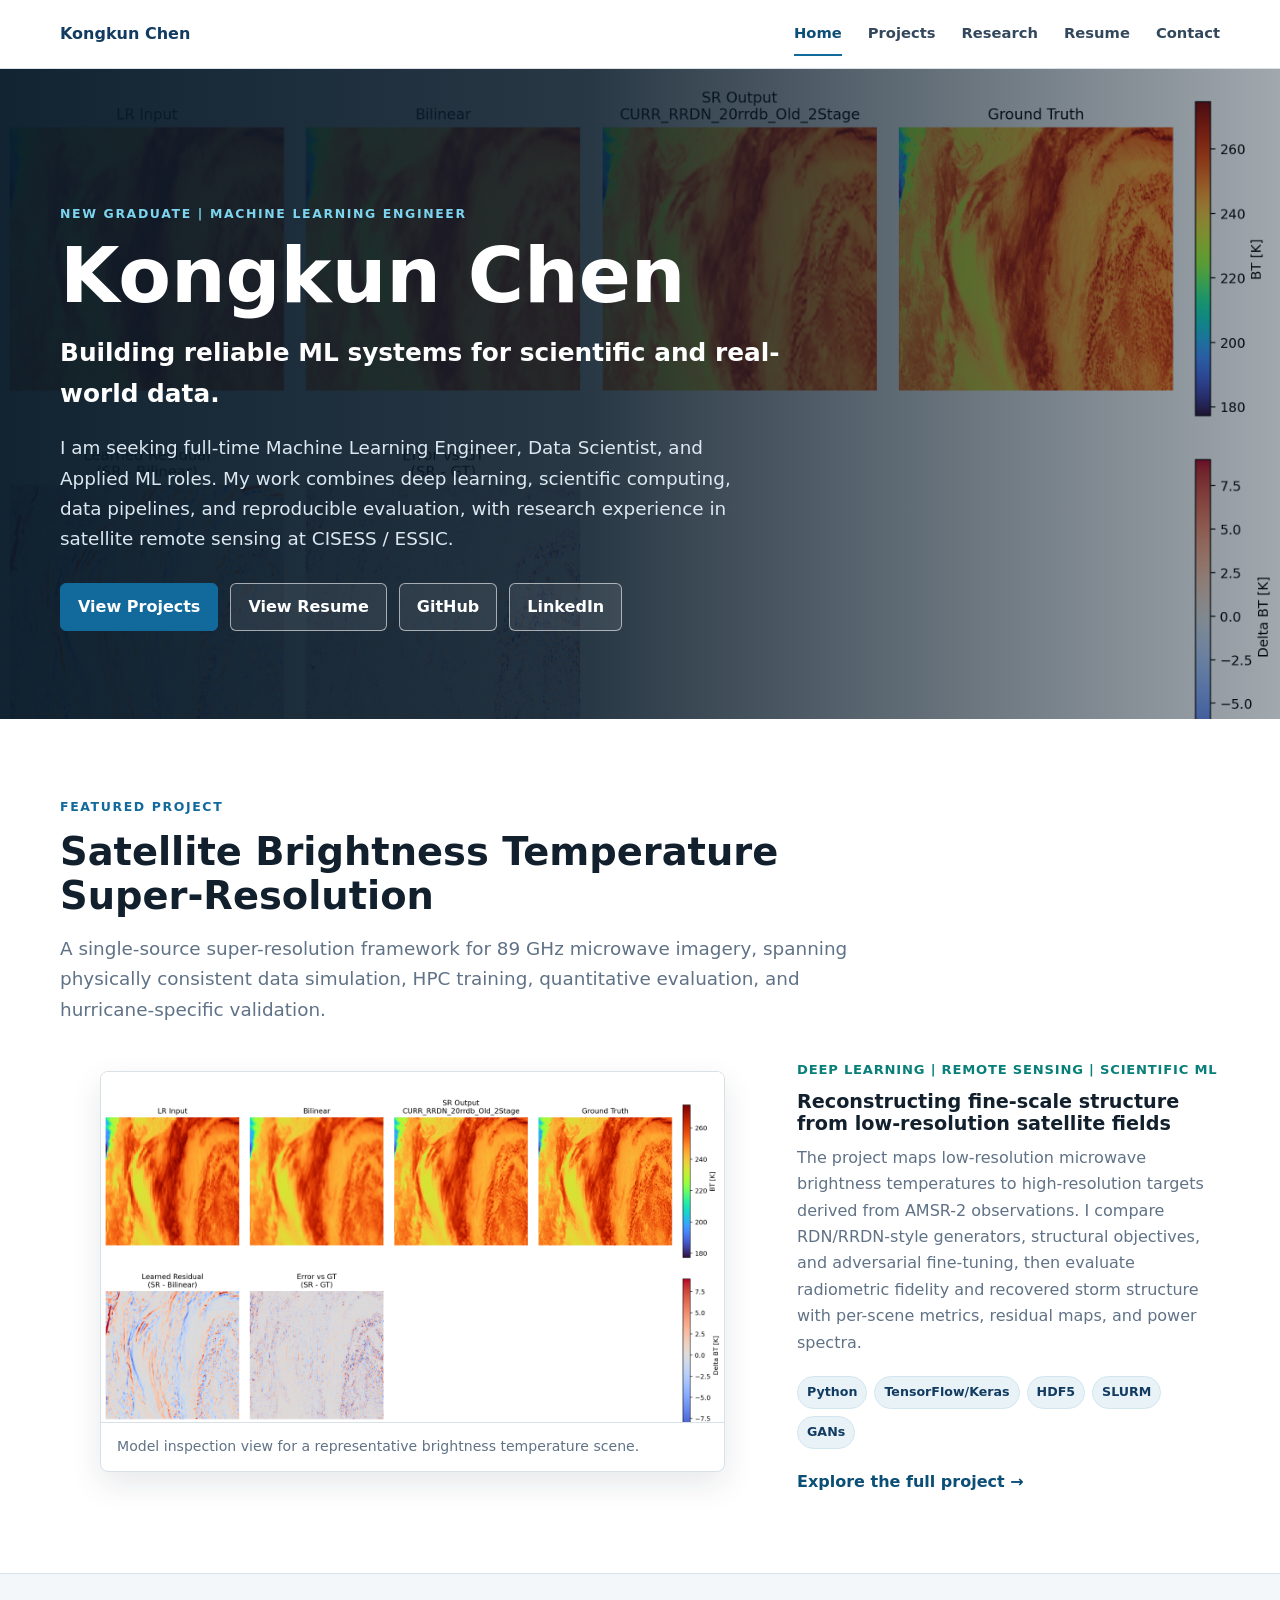
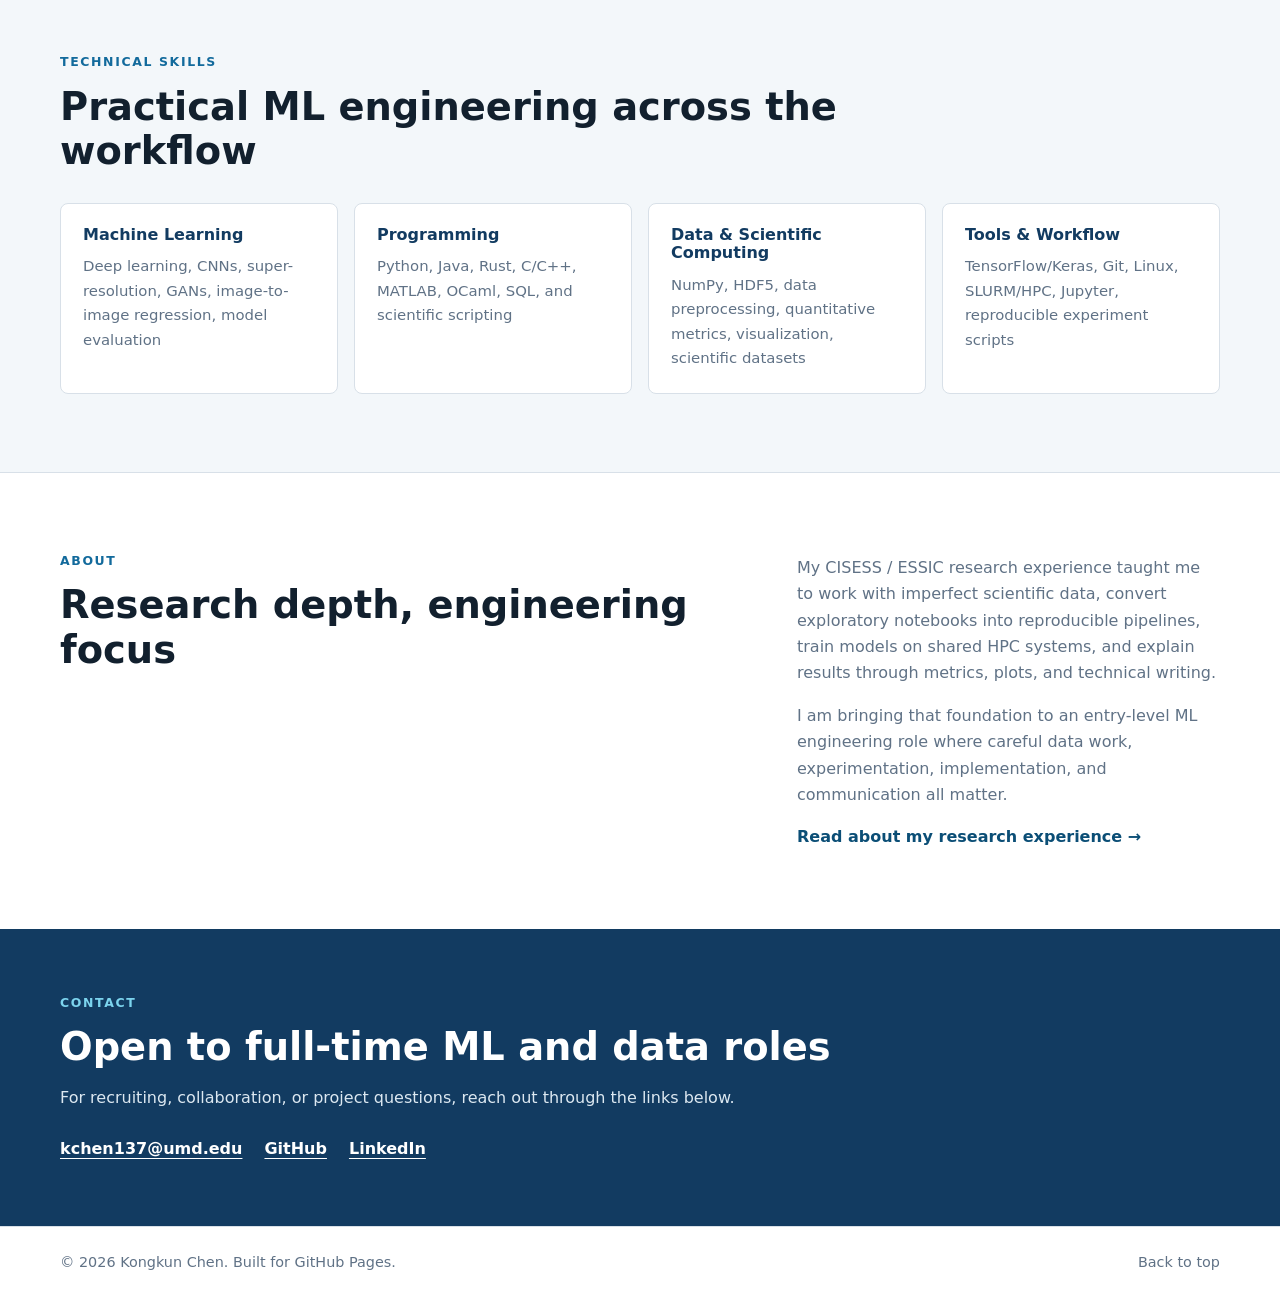
==== index.html @ 7249b435 "Create personal portfolio website" ====
<!DOCTYPE html>
<html lang="en">
<head>
  <meta charset="UTF-8" />
  <meta name="viewport" content="width=device-width, initial-scale=1.0" />
  <meta name="description" content="Kongkun Chen is a new graduate seeking full-time machine learning engineering, data science, and applied ML roles." />
  <title>Kongkun Chen | Machine Learning Engineer</title>
  <link rel="stylesheet" href="assets/css/styles.css" />
</head>
<body>
  <a class="skip-link" href="#main-content">Skip to content</a>
  <header class="site-header">
    <nav class="nav container" aria-label="Primary navigation">
      <a class="logo" href="index.html">Kongkun Chen</a>
      <button class="nav-toggle" type="button" aria-label="Toggle navigation" aria-expanded="false">Menu</button>
      <ul class="nav-links">
        <li><a href="index.html" aria-current="page">Home</a></li>
        <li><a href="projects.html">Projects</a></li>
        <li><a href="research.html">Research</a></li>
        <li><a href="resume.html">Resume</a></li>
        <li><a href="#contact">Contact</a></li>
      </ul>
    </nav>
  </header>

  <main id="main-content">
    <section class="hero" aria-labelledby="hero-title">
      <div class="hero-inner">
        <div class="hero-copy">
          <p class="eyebrow">New Graduate | Machine Learning Engineer</p>
          <h1 id="hero-title">Kongkun Chen</h1>
          <p class="role-line">Building reliable ML systems for scientific and real-world data.</p>
          <p class="lead">
            I am seeking full-time Machine Learning Engineer, Data Scientist, and Applied ML roles.
            My work combines deep learning, scientific computing, data pipelines, and reproducible
            evaluation, with research experience in satellite remote sensing at CISESS / ESSIC.
          </p>
          <div class="button-row">
            <a class="button primary" href="projects.html">View Projects</a>
            <a class="button secondary" href="resume.html">View Resume</a>
            <a class="button secondary" href="https://github.com/Kaitou0309">GitHub</a>
            <a class="button secondary" href="https://www.linkedin.com/in/kavi-chen/">LinkedIn</a>
          </div>
        </div>
      </div>
    </section>

    <section class="section container" aria-labelledby="featured-project-title">
      <div class="section-heading">
        <p class="eyebrow">Featured Project</p>
        <h2 id="featured-project-title">Satellite Brightness Temperature Super-Resolution</h2>
        <p class="lead">
          A single-source super-resolution framework for 89 GHz microwave imagery, spanning
          physically consistent data simulation, HPC training, quantitative evaluation, and
          hurricane-specific validation.
        </p>
      </div>

      <div class="feature-layout">
        <figure class="feature-media">
          <img src="assets/images/bt-super-resolution/hurricane-case-overview.png" alt="Comparison of low-resolution input, bilinear interpolation, super-resolved output, ground truth, learned residual, and error map for a satellite brightness temperature scene" />
          <figcaption>Model inspection view for a representative brightness temperature scene.</figcaption>
        </figure>
        <div class="feature-copy">
          <div class="project-meta">Deep Learning | Remote Sensing | Scientific ML</div>
          <h3>Reconstructing fine-scale structure from low-resolution satellite fields</h3>
          <p>
            The project maps low-resolution microwave brightness temperatures to high-resolution
            targets derived from AMSR-2 observations. I compare RDN/RRDN-style generators, structural
            objectives, and adversarial fine-tuning, then evaluate radiometric fidelity and recovered
            storm structure with per-scene metrics, residual maps, and power spectra.
          </p>
          <div class="tag-row">
            <span>Python</span><span>TensorFlow/Keras</span><span>HDF5</span><span>SLURM</span><span>GANs</span>
          </div>
          <a class="text-link" href="projects/bt-super-resolution.html">Explore the full project &rarr;</a>
        </div>
      </div>
    </section>

    <section class="section soft" aria-labelledby="skills-title">
      <div class="container">
        <div class="section-heading">
          <p class="eyebrow">Technical Skills</p>
          <h2 id="skills-title">Practical ML engineering across the workflow</h2>
        </div>
        <div class="skills-grid">
          <article class="skill-group">
            <h3>Machine Learning</h3>
            <p>Deep learning, CNNs, super-resolution, GANs, image-to-image regression, model evaluation</p>
          </article>
          <article class="skill-group">
            <h3>Programming</h3>
            <p>Python, Java, Rust, C/C++, MATLAB, OCaml, SQL, and scientific scripting</p>
          </article>
          <article class="skill-group">
            <h3>Data &amp; Scientific Computing</h3>
            <p>NumPy, HDF5, data preprocessing, quantitative metrics, visualization, scientific datasets</p>
          </article>
          <article class="skill-group">
            <h3>Tools &amp; Workflow</h3>
            <p>TensorFlow/Keras, Git, Linux, SLURM/HPC, Jupyter, reproducible experiment scripts</p>
          </article>
        </div>
      </div>
    </section>

    <section class="section container" aria-labelledby="about-title">
      <div class="feature-layout">
        <div>
          <p class="eyebrow">About</p>
          <h2 id="about-title">Research depth, engineering focus</h2>
        </div>
        <div class="feature-copy">
          <p>
            My CISESS / ESSIC research experience taught me to work with imperfect scientific data,
            convert exploratory notebooks into reproducible pipelines, train models on shared HPC
            systems, and explain results through metrics, plots, and technical writing.
          </p>
          <p>
            I am bringing that foundation to an entry-level ML engineering role where careful data
            work, experimentation, implementation, and communication all matter.
          </p>
          <a class="text-link" href="research.html">Read about my research experience &rarr;</a>
        </div>
      </div>
    </section>

    <section class="contact-band" id="contact" aria-labelledby="contact-title">
      <div class="container">
        <p class="eyebrow">Contact</p>
        <h2 id="contact-title">Open to full-time ML and data roles</h2>
        <p>For recruiting, collaboration, or project questions, reach out through the links below.</p>
        <div class="contact-links">
          <a href="mailto:kchen137@umd.edu">kchen137@umd.edu</a>
          <a href="https://github.com/Kaitou0309">GitHub</a>
          <a href="https://www.linkedin.com/in/kavi-chen/">LinkedIn</a>
        </div>
      </div>
    </section>
  </main>

  <footer class="site-footer">
    <div class="container footer-inner">
      <p>&copy; <span id="year"></span> Kongkun Chen. Built for GitHub Pages.</p>
      <a href="#main-content">Back to top</a>
    </div>
  </footer>
  <script src="assets/js/main.js"></script>
</body>
</html>
---- assets/css/styles.css ----
:root {
  --ink: #12202e;
  --ink-soft: #33485d;
  --muted: #607286;
  --line: #d8e0e8;
  --surface: #ffffff;
  --surface-soft: #f3f7fa;
  --navy: #123b61;
  --blue: #126a9c;
  --blue-dark: #0b4e76;
  --teal: #087f79;
  --tag: #e8f2f7;
  --max-width: 1160px;
  --radius: 8px;
  --shadow: 0 12px 32px rgba(18, 32, 46, 0.1);
}

* {
  box-sizing: border-box;
}

html {
  scroll-behavior: smooth;
}

body {
  margin: 0;
  color: var(--ink);
  background: var(--surface);
  font-family: Inter, ui-sans-serif, system-ui, -apple-system, BlinkMacSystemFont, "Segoe UI", sans-serif;
  line-height: 1.65;
}

img {
  display: block;
  max-width: 100%;
}

a {
  color: inherit;
  text-decoration: none;
}

a:focus-visible,
button:focus-visible {
  outline: 3px solid rgba(18, 106, 156, 0.3);
  outline-offset: 3px;
}

.container {
  width: min(var(--max-width), calc(100% - 40px));
  margin-inline: auto;
}

.skip-link {
  position: fixed;
  top: 10px;
  left: 10px;
  z-index: 100;
  padding: 9px 13px;
  color: #ffffff;
  background: var(--ink);
  border-radius: 4px;
  transform: translateY(-150%);
}

.skip-link:focus {
  transform: translateY(0);
}

.site-header {
  position: sticky;
  top: 0;
  z-index: 20;
  background: rgba(255, 255, 255, 0.96);
  border-bottom: 1px solid var(--line);
  backdrop-filter: blur(12px);
}

.nav {
  min-height: 68px;
  display: flex;
  align-items: center;
  justify-content: space-between;
  gap: 24px;
}

.logo {
  font-size: 1rem;
  font-weight: 800;
  color: var(--navy);
}

.nav-links {
  display: flex;
  align-items: center;
  gap: 26px;
  margin: 0;
  padding: 0;
  list-style: none;
  color: var(--ink-soft);
  font-size: 0.92rem;
  font-weight: 650;
}

.nav-links a {
  display: inline-flex;
  align-items: center;
  min-height: 44px;
  border-bottom: 2px solid transparent;
}

.nav-links a:hover,
.nav-links a[aria-current="page"] {
  color: var(--blue-dark);
  border-bottom-color: var(--blue);
}

.nav-toggle {
  display: none;
  min-height: 40px;
  padding: 8px 11px;
  color: var(--navy);
  background: var(--surface);
  border: 1px solid var(--line);
  border-radius: 6px;
  font: inherit;
  font-weight: 750;
  cursor: pointer;
}

.hero {
  position: relative;
  min-height: 650px;
  display: grid;
  align-items: end;
  color: #ffffff;
  background-color: #0d2539;
  background-image:
    linear-gradient(90deg, rgba(8, 26, 41, 0.96) 0%, rgba(8, 26, 41, 0.87) 46%, rgba(8, 26, 41, 0.38) 100%),
    url("../images/bt-super-resolution/hurricane-case-overview.png");
  background-position: center;
  background-size: cover;
}

.hero-inner {
  width: min(var(--max-width), calc(100% - 40px));
  margin-inline: auto;
  padding: 100px 0 88px;
}

.hero-copy {
  max-width: 760px;
}

.hero h1,
.page-header h1,
.project-hero h1 {
  margin: 0;
  font-size: clamp(2.8rem, 6vw, 5rem);
  line-height: 1.02;
  letter-spacing: 0;
}

.hero .role-line {
  margin: 18px 0 0;
  font-size: clamp(1.18rem, 2.2vw, 1.55rem);
  font-weight: 700;
}

.hero .lead {
  max-width: 700px;
  margin-top: 18px;
  color: #dce8f1;
}

.eyebrow {
  margin: 0 0 12px;
  color: var(--blue);
  font-size: 0.78rem;
  font-weight: 800;
  letter-spacing: 0.13em;
  text-transform: uppercase;
}

.hero .eyebrow,
.project-hero .eyebrow {
  color: #7cd4ee;
}

h1,
h2,
h3 {
  line-height: 1.15;
  letter-spacing: 0;
}

h2 {
  margin: 0 0 16px;
  font-size: clamp(1.85rem, 3vw, 2.65rem);
}

h3 {
  margin: 0 0 10px;
  font-size: 1.2rem;
}

p {
  margin: 0 0 16px;
}

.lead {
  max-width: 800px;
  color: var(--muted);
  font-size: 1.15rem;
}

.button-row,
.project-actions {
  display: flex;
  flex-wrap: wrap;
  gap: 12px;
  margin-top: 28px;
}

.button.is-disabled {
  cursor: not-allowed;
  opacity: 0.7;
}

.button {
  min-height: 44px;
  display: inline-flex;
  align-items: center;
  justify-content: center;
  padding: 10px 17px;
  border: 1px solid var(--line);
  border-radius: 6px;
  font-weight: 750;
  transition: background 150ms ease, border-color 150ms ease, color 150ms ease;
}

.button.primary {
  color: #ffffff;
  background: var(--blue);
  border-color: var(--blue);
}

.button.primary:hover {
  background: var(--blue-dark);
  border-color: var(--blue-dark);
}

.button.secondary {
  color: var(--navy);
  background: #ffffff;
}

.button.secondary:hover {
  color: var(--blue-dark);
  border-color: var(--blue);
}

.hero .button.secondary {
  color: #ffffff;
  background: rgba(255, 255, 255, 0.08);
  border-color: rgba(255, 255, 255, 0.58);
}

.hero .button.secondary:hover {
  background: rgba(255, 255, 255, 0.16);
  border-color: #ffffff;
}

.section {
  padding: 78px 0;
}

.section.soft {
  background: var(--surface-soft);
  border-block: 1px solid var(--line);
}

.section-heading {
  max-width: 800px;
  margin-bottom: 30px;
}

.feature-layout {
  display: grid;
  grid-template-columns: minmax(0, 1.25fr) minmax(280px, 0.75fr);
  gap: 32px;
  align-items: start;
}

.feature-media {
  overflow: hidden;
  background: #ffffff;
  border: 1px solid var(--line);
  border-radius: var(--radius);
  box-shadow: var(--shadow);
}

.feature-media img {
  width: 100%;
  aspect-ratio: 16 / 9;
  object-fit: cover;
}

.feature-media figcaption,
.figure-panel figcaption {
  padding: 12px 16px;
  color: var(--muted);
  font-size: 0.88rem;
  border-top: 1px solid var(--line);
}

.feature-copy {
  padding-top: 4px;
}

.feature-copy p,
.project-card p,
.research-card p,
.resume-item p,
.content-section p,
.content-section li {
  color: var(--muted);
}

.project-meta {
  margin-bottom: 10px;
  color: var(--teal);
  font-size: 0.82rem;
  font-weight: 800;
  letter-spacing: 0.06em;
  text-transform: uppercase;
}

.tag-row {
  display: flex;
  flex-wrap: wrap;
  gap: 7px;
  margin: 20px 0;
}

.tag-row span {
  display: inline-flex;
  padding: 5px 9px;
  color: var(--navy);
  background: var(--tag);
  border: 1px solid #d2e6f0;
  border-radius: 999px;
  font-size: 0.79rem;
  font-weight: 700;
}

.text-link {
  color: var(--blue-dark);
  font-weight: 800;
}

.text-link:hover {
  text-decoration: underline;
}

.skills-grid {
  display: grid;
  grid-template-columns: repeat(4, 1fr);
  gap: 16px;
}

.skill-group,
.project-card,
.research-card,
.resume-panel,
.mini-card {
  background: var(--surface);
  border: 1px solid var(--line);
  border-radius: var(--radius);
}

.skill-group {
  padding: 22px;
}

.skill-group h3 {
  color: var(--navy);
  font-size: 1rem;
}

.skill-group p {
  margin: 0;
  color: var(--muted);
  font-size: 0.93rem;
}

.page-header {
  padding: 74px 0 48px;
  background: var(--surface-soft);
  border-bottom: 1px solid var(--line);
}

.page-header h1 {
  max-width: 900px;
  font-size: clamp(2.5rem, 5vw, 4.25rem);
}

.page-header .lead {
  margin-top: 18px;
}

.page-content {
  padding: 62px 0 92px;
}

.project-list {
  display: grid;
  grid-template-columns: repeat(2, minmax(0, 1fr));
  gap: 20px;
}

.project-card {
  min-height: 280px;
  padding: 26px;
}

.project-card.featured {
  grid-column: 1 / -1;
  min-height: 0;
  display: grid;
  grid-template-columns: minmax(0, 0.9fr) minmax(0, 1.1fr);
  gap: 28px;
  padding: 0;
  overflow: hidden;
  box-shadow: var(--shadow);
}

.project-card.featured img {
  width: 100%;
  height: 100%;
  min-height: 340px;
  object-fit: cover;
}

.project-card.featured .card-body {
  padding: 34px 34px 34px 4px;
  align-self: center;
}

.status {
  display: inline-flex;
  margin-top: 18px;
  color: var(--muted);
  font-size: 0.85rem;
  font-weight: 700;
}

.research-grid {
  display: grid;
  grid-template-columns: repeat(3, 1fr);
  gap: 18px;
  margin-top: 28px;
}

.research-card {
  padding: 24px;
}

.timeline {
  display: grid;
  gap: 0;
  margin-top: 42px;
  border-top: 1px solid var(--line);
}

.timeline-item {
  display: grid;
  grid-template-columns: 190px 1fr;
  gap: 28px;
  padding: 28px 0;
  border-bottom: 1px solid var(--line);
}

.timeline-date {
  color: var(--teal);
  font-weight: 800;
}

.resume-layout {
  display: grid;
  grid-template-columns: minmax(230px, 0.32fr) minmax(0, 0.68fr);
  gap: 44px;
  align-items: start;
}

.resume-sidebar {
  position: sticky;
  top: 96px;
}

.resume-panel {
  padding: 22px;
  margin-bottom: 16px;
}

.resume-panel h2 {
  font-size: 1.1rem;
}

.resume-panel p,
.resume-panel li {
  color: var(--muted);
  font-size: 0.92rem;
}

.plain-list {
  margin: 0;
  padding-left: 19px;
}

.resume-section {
  padding: 0 0 34px;
  margin-bottom: 34px;
  border-bottom: 1px solid var(--line);
}

.resume-section:last-child {
  border-bottom: 0;
}

.resume-section h2 {
  font-size: 1.45rem;
}

.resume-item {
  margin-bottom: 25px;
}

.resume-item h3 {
  margin-bottom: 5px;
}

.resume-meta {
  margin-bottom: 8px;
  color: var(--teal);
  font-size: 0.88rem;
  font-weight: 750;
}

.project-hero {
  color: #ffffff;
  background: var(--navy);
}

.project-hero-inner {
  padding: 74px 0 62px;
}

.project-hero h1 {
  max-width: 980px;
  font-size: clamp(2.6rem, 5vw, 4.5rem);
}

.project-hero .lead {
  max-width: 820px;
  margin-top: 18px;
  color: #dce8f1;
}

.breadcrumb {
  display: inline-flex;
  margin-bottom: 28px;
  color: #b9d9e9;
  font-weight: 750;
}

.project-page-layout {
  display: grid;
  grid-template-columns: minmax(0, 1fr) 250px;
  gap: 54px;
  align-items: start;
}

.project-toc {
  position: sticky;
  top: 96px;
  padding-left: 18px;
  border-left: 3px solid var(--line);
}

.project-toc strong {
  display: block;
  margin-bottom: 10px;
  color: var(--navy);
}

.project-toc a {
  display: block;
  padding: 4px 0;
  color: var(--muted);
  font-size: 0.9rem;
}

.project-toc a:hover {
  color: var(--blue-dark);
}

.content-section {
  padding-top: 18px;
  margin-bottom: 52px;
  scroll-margin-top: 94px;
}

.content-section h2 {
  font-size: 1.75rem;
}

.content-section ul,
.content-section ol {
  padding-left: 22px;
}

.content-section li {
  margin-bottom: 8px;
}

.project-documentation {
  min-width: 0;
}

.project-documentation h3 {
  color: var(--navy);
}

.model-grid,
.metrics-grid {
  display: grid;
  grid-template-columns: repeat(3, minmax(0, 1fr));
  gap: 15px;
  margin-top: 22px;
}

.model-grid .mini-card,
.metrics-grid .mini-card {
  min-width: 0;
}

.model-type,
.template-label {
  display: inline-flex;
  color: var(--teal);
  font-size: 0.75rem;
  font-weight: 800;
  letter-spacing: 0.06em;
  text-transform: uppercase;
}

.model-type {
  margin-bottom: 10px;
}

.contents-grid {
  display: grid;
  grid-template-columns: repeat(2, minmax(0, 1fr));
  gap: 10px;
  margin-top: 20px;
}

.contents-grid a {
  display: flex;
  align-items: center;
  gap: 12px;
  min-height: 52px;
  padding: 12px 14px;
  color: var(--navy);
  background: var(--surface-soft);
  border: 1px solid var(--line);
  border-radius: 6px;
  font-weight: 750;
}

.contents-grid a:hover {
  border-color: #9fc2d6;
}

.contents-grid span {
  color: var(--teal);
  font-size: 0.78rem;
}

.docs-subsection {
  padding-top: 20px;
  margin-top: 24px;
  border-top: 1px solid var(--line);
}

.docs-subsection h3 {
  margin-bottom: 7px;
}

.table-wrap {
  max-width: 100%;
  margin: 22px 0;
  overflow-x: auto;
  border: 1px solid var(--line);
  border-radius: var(--radius);
}

.docs-table {
  width: 100%;
  min-width: 610px;
  border-collapse: collapse;
  background: #ffffff;
  font-size: 0.91rem;
}

.docs-table th,
.docs-table td {
  padding: 13px 15px;
  text-align: left;
  vertical-align: top;
  border-bottom: 1px solid var(--line);
}

.docs-table th {
  color: var(--navy);
  background: var(--surface-soft);
  font-size: 0.79rem;
  letter-spacing: 0.03em;
  text-transform: uppercase;
}

.docs-table tr:last-child td {
  border-bottom: 0;
}

.code-block {
  max-width: 100%;
  margin: 12px 0 20px;
  overflow-x: auto;
  padding: 18px 20px;
  color: #e7f2f8;
  background: #0e2b43;
  border: 1px solid #224863;
  border-radius: var(--radius);
  font: 0.88rem/1.65 ui-monospace, SFMono-Regular, Menlo, Monaco, Consolas, monospace;
}

.code-block code {
  white-space: pre;
}

.template-label {
  margin-top: 9px;
}

.placeholder-panel {
  padding: 15px 17px;
  margin: 16px 0;
  color: var(--ink-soft);
  background: #f7f9fb;
  border: 1px dashed #9db0c1;
  border-radius: 6px;
  font-size: 0.92rem;
}

.case-grid,
.artifact-grid {
  display: grid;
  gap: 15px;
  margin-top: 22px;
}

.case-grid {
  grid-template-columns: repeat(3, minmax(0, 1fr));
}

.case-grid .placeholder-panel {
  margin: 0;
}

.artifact-grid {
  grid-template-columns: repeat(2, minmax(0, 1fr));
}

.artifact-grid article {
  padding: 20px;
  background: var(--surface-soft);
  border: 1px solid var(--line);
  border-radius: var(--radius);
}

.artifact-grid ul {
  margin-bottom: 0;
}

.troubleshooting-list {
  border-top: 1px solid var(--line);
}

.troubleshooting-list article {
  padding: 17px 0;
  border-bottom: 1px solid var(--line);
}

.troubleshooting-list h3,
.troubleshooting-list p {
  margin: 0;
}

.troubleshooting-list p {
  margin-top: 4px;
}

.links-list {
  display: grid;
  gap: 9px;
}

.architecture-flow {
  display: grid;
  grid-template-columns: 1fr auto 1.3fr auto 1.3fr auto 1fr;
  align-items: center;
  gap: 10px;
  margin: 25px 0;
}

.architecture-node {
  min-height: 92px;
  display: grid;
  place-items: center;
  padding: 14px;
  text-align: center;
  color: var(--navy);
  background: var(--surface-soft);
  border: 1px solid #b9cfdd;
  border-radius: 6px;
  font-weight: 750;
}

.architecture-arrow {
  color: var(--blue);
  font-size: 1.4rem;
  font-weight: 900;
}

.cards-3 {
  display: grid;
  grid-template-columns: repeat(3, 1fr);
  gap: 15px;
  margin-top: 22px;
}

.mini-card {
  padding: 20px;
}

.figure-panel {
  margin: 28px 0;
  overflow: hidden;
  background: #ffffff;
  border: 1px solid var(--line);
  border-radius: var(--radius);
}

.figure-panel img {
  width: 100%;
  height: auto;
}

.figure-grid {
  display: grid;
  grid-template-columns: repeat(2, minmax(0, 1fr));
  gap: 18px;
}

.notice {
  padding: 16px 18px;
  color: var(--ink-soft);
  background: #eef6f8;
  border-left: 4px solid var(--teal);
}

.contact-band {
  padding: 64px 0;
  color: #ffffff;
  background: var(--navy);
}

.contact-band .eyebrow {
  color: #7cd4ee;
}

.contact-band p {
  color: #dce8f1;
}

.contact-links {
  display: flex;
  flex-wrap: wrap;
  gap: 12px 22px;
  margin-top: 24px;
}

.contact-links a {
  color: #ffffff;
  font-weight: 750;
  text-decoration: underline;
  text-underline-offset: 4px;
}

.site-footer {
  padding: 24px 0;
  color: var(--muted);
  background: #ffffff;
  border-top: 1px solid var(--line);
  font-size: 0.9rem;
}

.footer-inner {
  display: flex;
  align-items: center;
  justify-content: space-between;
  gap: 20px;
}

.footer-inner p {
  margin: 0;
}

@media (max-width: 900px) {
  .skills-grid,
  .research-grid {
    grid-template-columns: repeat(2, 1fr);
  }

  .model-grid,
  .metrics-grid,
  .case-grid {
    grid-template-columns: repeat(2, minmax(0, 1fr));
  }

  .feature-layout,
  .resume-layout,
  .project-page-layout {
    grid-template-columns: 1fr;
  }

  .project-card.featured {
    grid-template-columns: 1fr;
  }

  .project-card.featured .card-body {
    padding: 0 26px 28px;
  }

  .resume-sidebar,
  .project-toc {
    position: static;
  }

  .project-toc {
    display: none;
  }

  .architecture-flow {
    grid-template-columns: 1fr;
  }

  .architecture-arrow {
    transform: rotate(90deg);
    text-align: center;
  }
}

@media (max-width: 680px) {
  .container,
  .hero-inner {
    width: min(100% - 28px, var(--max-width));
  }

  .nav-toggle {
    display: inline-flex;
  }

  .nav-links {
    position: absolute;
    top: 68px;
    left: 0;
    right: 0;
    display: none;
    align-items: stretch;
    flex-direction: column;
    gap: 0;
    padding: 10px 20px 18px;
    background: #ffffff;
    border-bottom: 1px solid var(--line);
  }

  .nav-links.open {
    display: flex;
  }

  .nav-links a {
    width: 100%;
    border-bottom: 1px solid var(--line);
  }

  .hero {
    min-height: 620px;
    background-position: 42% center;
  }

  .hero-inner {
    padding: 86px 0 62px;
  }

  .section,
  .page-content {
    padding: 56px 0;
  }

  .skills-grid,
  .project-list,
  .research-grid,
  .cards-3,
  .figure-grid,
  .model-grid,
  .metrics-grid,
  .contents-grid,
  .case-grid,
  .artifact-grid {
    grid-template-columns: 1fr;
  }

  .project-hero-inner {
    padding: 58px 0 48px;
  }

  .project-hero h1 {
    font-size: clamp(2.35rem, 12vw, 3.25rem);
  }

  .project-card.featured {
    grid-column: auto;
  }

  .project-card.featured img {
    min-height: 240px;
  }

  .timeline-item {
    grid-template-columns: 1fr;
    gap: 6px;
  }

  .footer-inner {
    align-items: flex-start;
    flex-direction: column;
  }
}

@media (prefers-reduced-motion: reduce) {
  html {
    scroll-behavior: auto;
  }

  *,
  *::before,
  *::after {
    transition-duration: 0.01ms !important;
  }
}
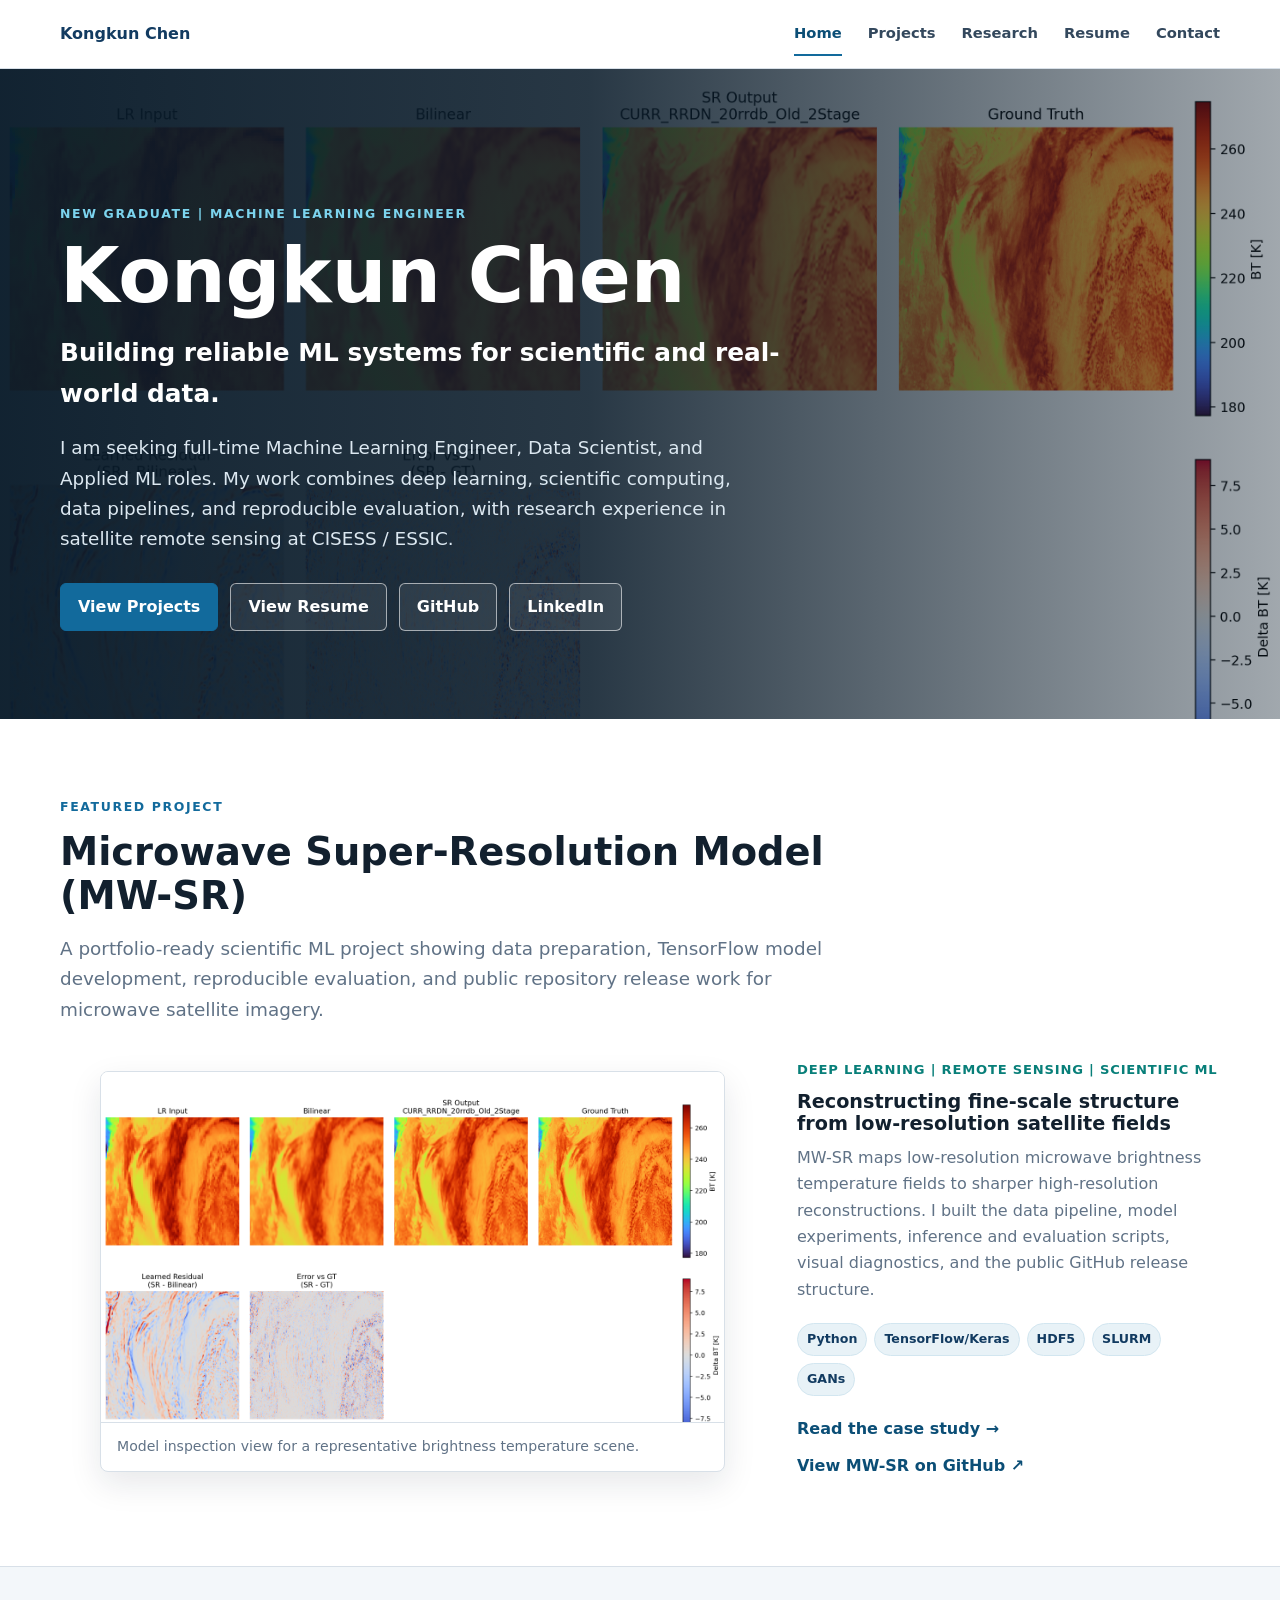
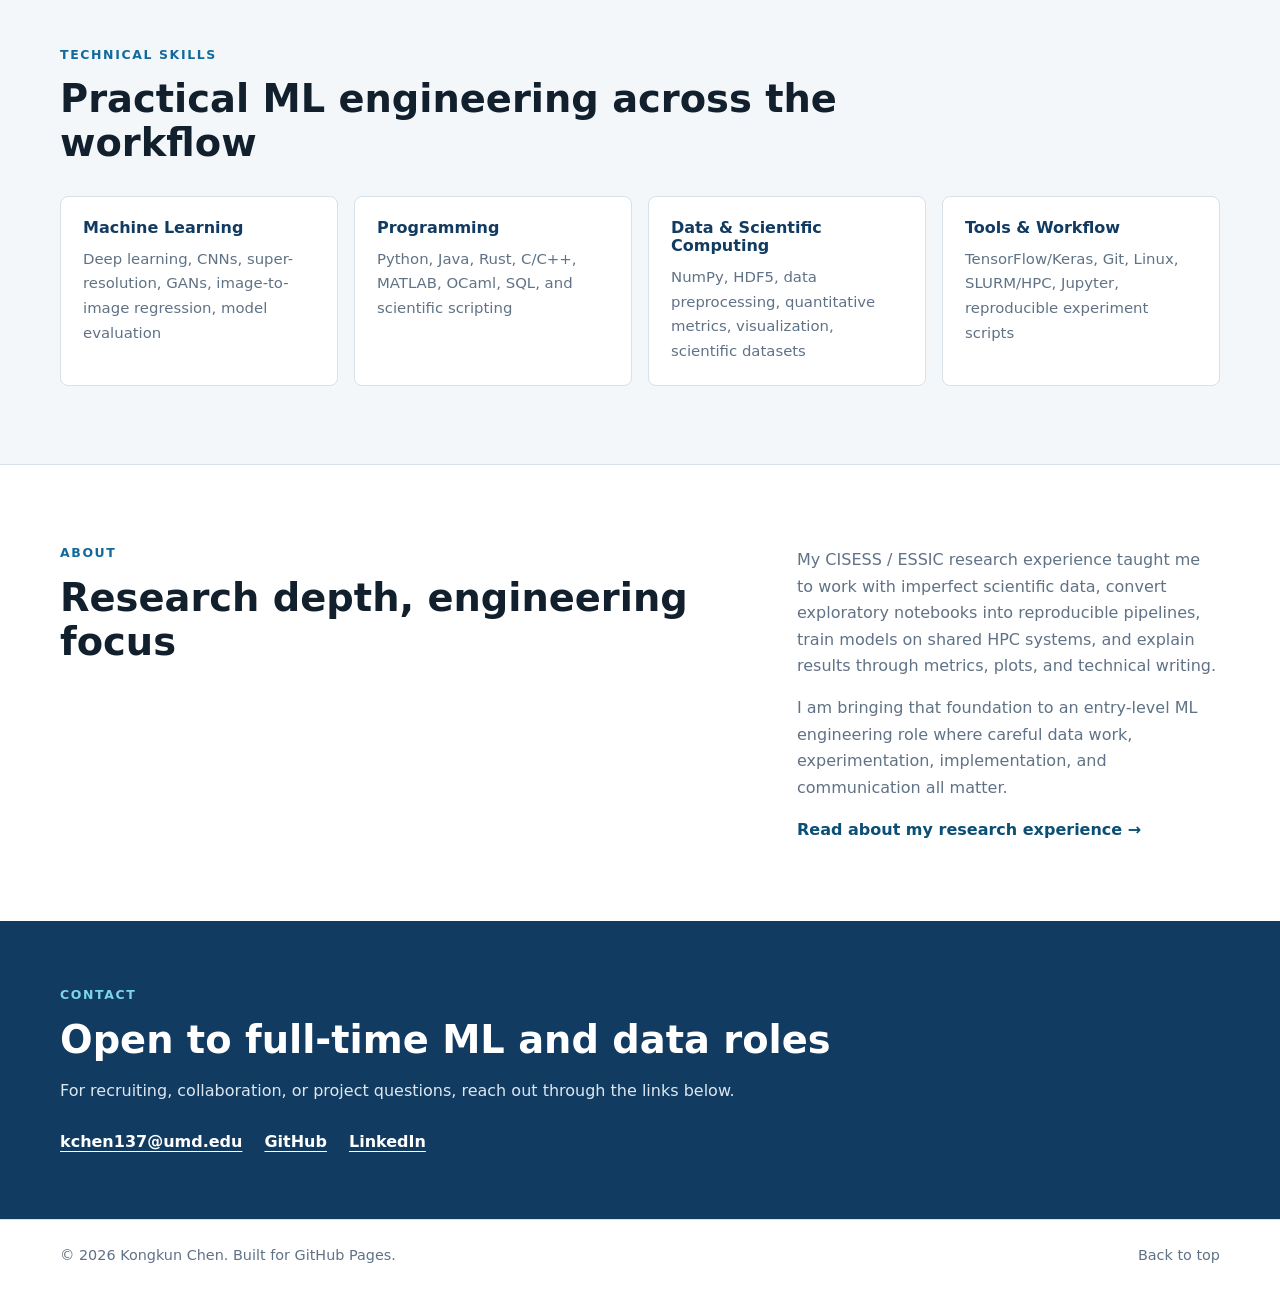
==== commit d306ad8d: "Update portfolio site for MW-SR case study" ====
--- a/index.html
+++ b/index.html
@@ -48,32 +48,33 @@
     <section class="section container" aria-labelledby="featured-project-title">
       <div class="section-heading">
         <p class="eyebrow">Featured Project</p>
-        <h2 id="featured-project-title">Satellite Brightness Temperature Super-Resolution</h2>
+        <h2 id="featured-project-title">Microwave Super-Resolution Model (MW-SR)</h2>
         <p class="lead">
-          A single-source super-resolution framework for 89 GHz microwave imagery, spanning
-          physically consistent data simulation, HPC training, quantitative evaluation, and
-          hurricane-specific validation.
+          A portfolio-ready scientific ML project showing data preparation, TensorFlow model development,
+          reproducible evaluation, and public repository release work for microwave satellite imagery.
         </p>
       </div>
 
       <div class="feature-layout">
         <figure class="feature-media">
-          <img src="assets/images/bt-super-resolution/hurricane-case-overview.png" alt="Comparison of low-resolution input, bilinear interpolation, super-resolved output, ground truth, learned residual, and error map for a satellite brightness temperature scene" />
+          <img src="assets/images/mw-sr/hurricane-case-overview.png" alt="Comparison of low-resolution input, bilinear interpolation, super-resolved output, ground truth, learned residual, and error map for a microwave brightness temperature scene" />
           <figcaption>Model inspection view for a representative brightness temperature scene.</figcaption>
         </figure>
         <div class="feature-copy">
           <div class="project-meta">Deep Learning | Remote Sensing | Scientific ML</div>
           <h3>Reconstructing fine-scale structure from low-resolution satellite fields</h3>
           <p>
-            The project maps low-resolution microwave brightness temperatures to high-resolution
-            targets derived from AMSR-2 observations. I compare RDN/RRDN-style generators, structural
-            objectives, and adversarial fine-tuning, then evaluate radiometric fidelity and recovered
-            storm structure with per-scene metrics, residual maps, and power spectra.
+            MW-SR maps low-resolution microwave brightness temperature fields to sharper high-resolution
+            reconstructions. I built the data pipeline, model experiments, inference and evaluation scripts,
+            visual diagnostics, and the public GitHub release structure.
           </p>
           <div class="tag-row">
             <span>Python</span><span>TensorFlow/Keras</span><span>HDF5</span><span>SLURM</span><span>GANs</span>
           </div>
-          <a class="text-link" href="projects/bt-super-resolution.html">Explore the full project &rarr;</a>
+          <div class="project-card-links">
+            <a class="text-link" href="projects/mw-sr.html">Read the case study &rarr;</a>
+            <a class="text-link" href="https://github.com/Kaitou0309/MW-SR" target="_blank" rel="noopener noreferrer">View MW-SR on GitHub &nearr;</a>
+          </div>
         </div>
       </div>
     </section>
--- a/assets/css/styles.css
+++ b/assets/css/styles.css
@@ -138,7 +138,7 @@
   background-color: #0d2539;
   background-image:
     linear-gradient(90deg, rgba(8, 26, 41, 0.96) 0%, rgba(8, 26, 41, 0.87) 46%, rgba(8, 26, 41, 0.38) 100%),
-    url("../images/bt-super-resolution/hurricane-case-overview.png");
+    url("../images/mw-sr/hurricane-case-overview.png");
   background-position: center;
   background-size: cover;
 }
@@ -362,6 +362,12 @@
 
 .text-link:hover {
   text-decoration: underline;
+}
+
+.project-card-links {
+  display: flex;
+  flex-wrap: wrap;
+  gap: 0.65rem 1.25rem;
 }
 
 .skills-grid {
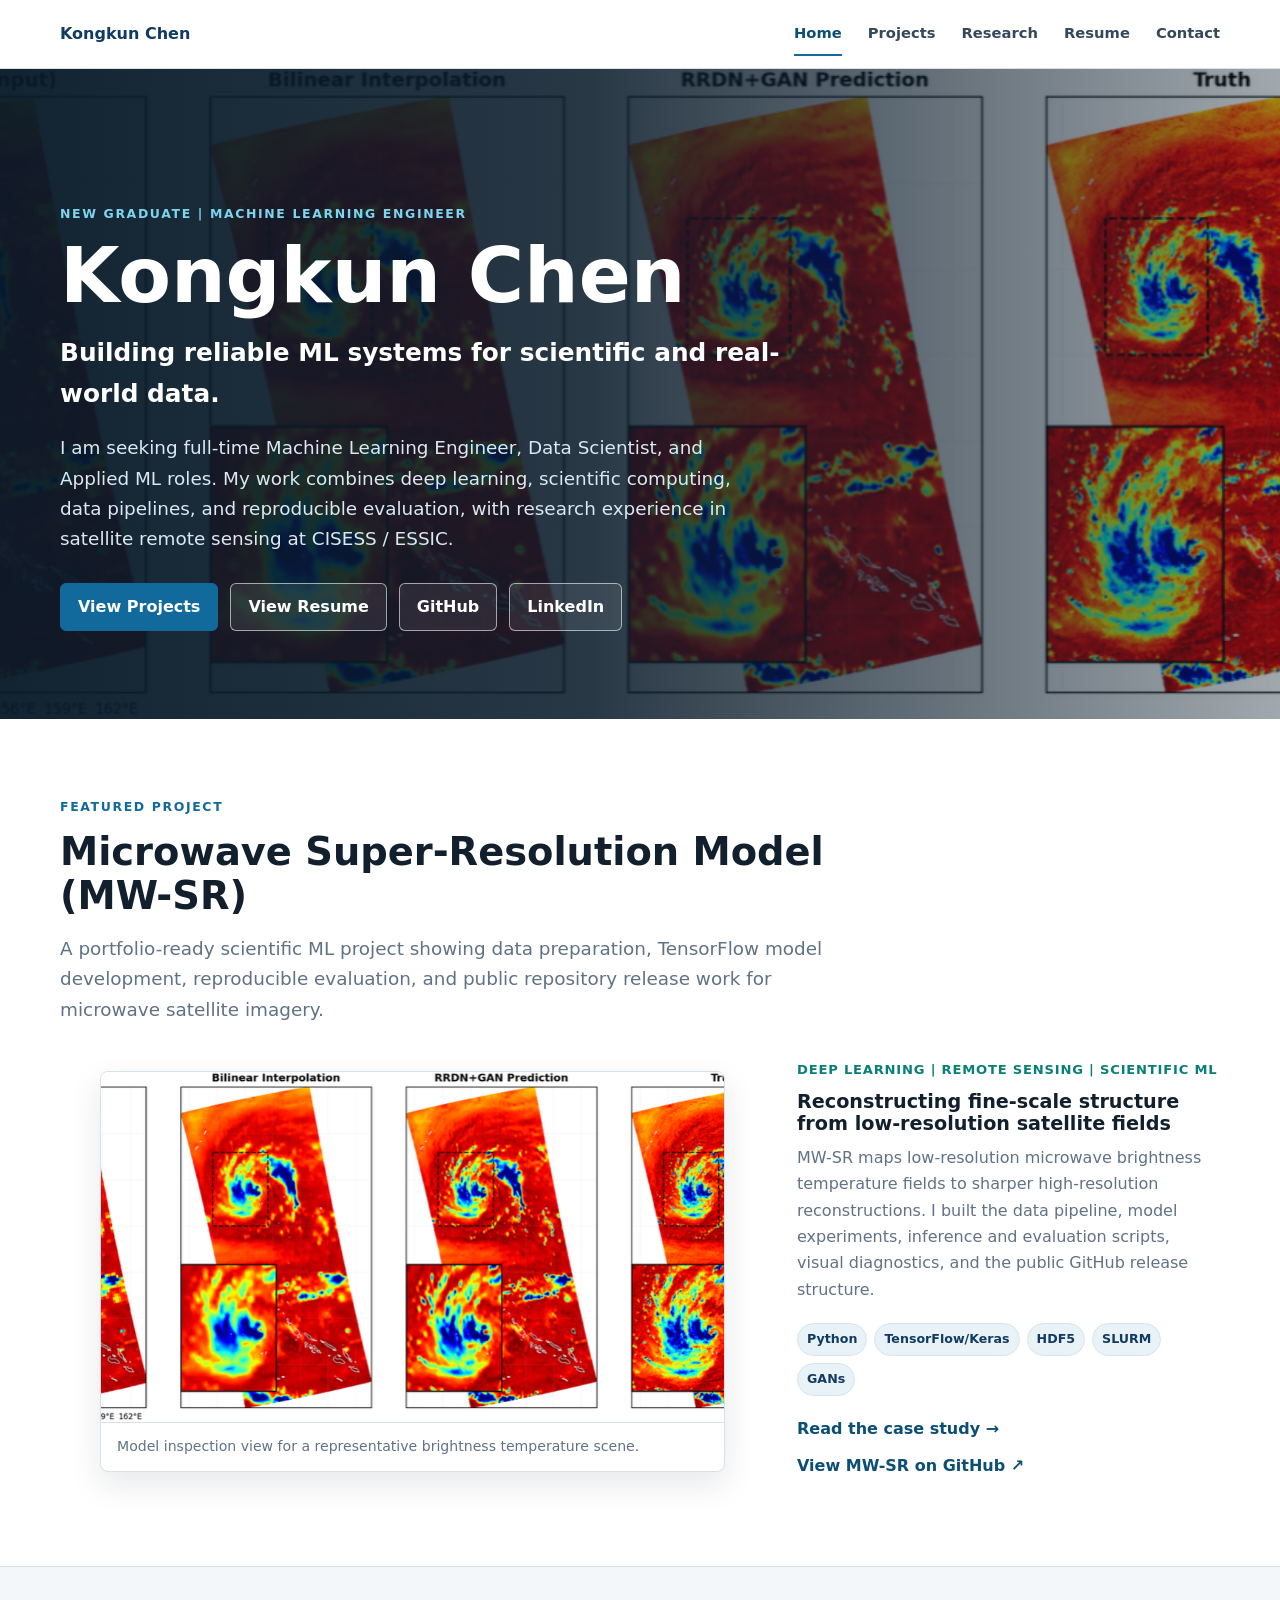
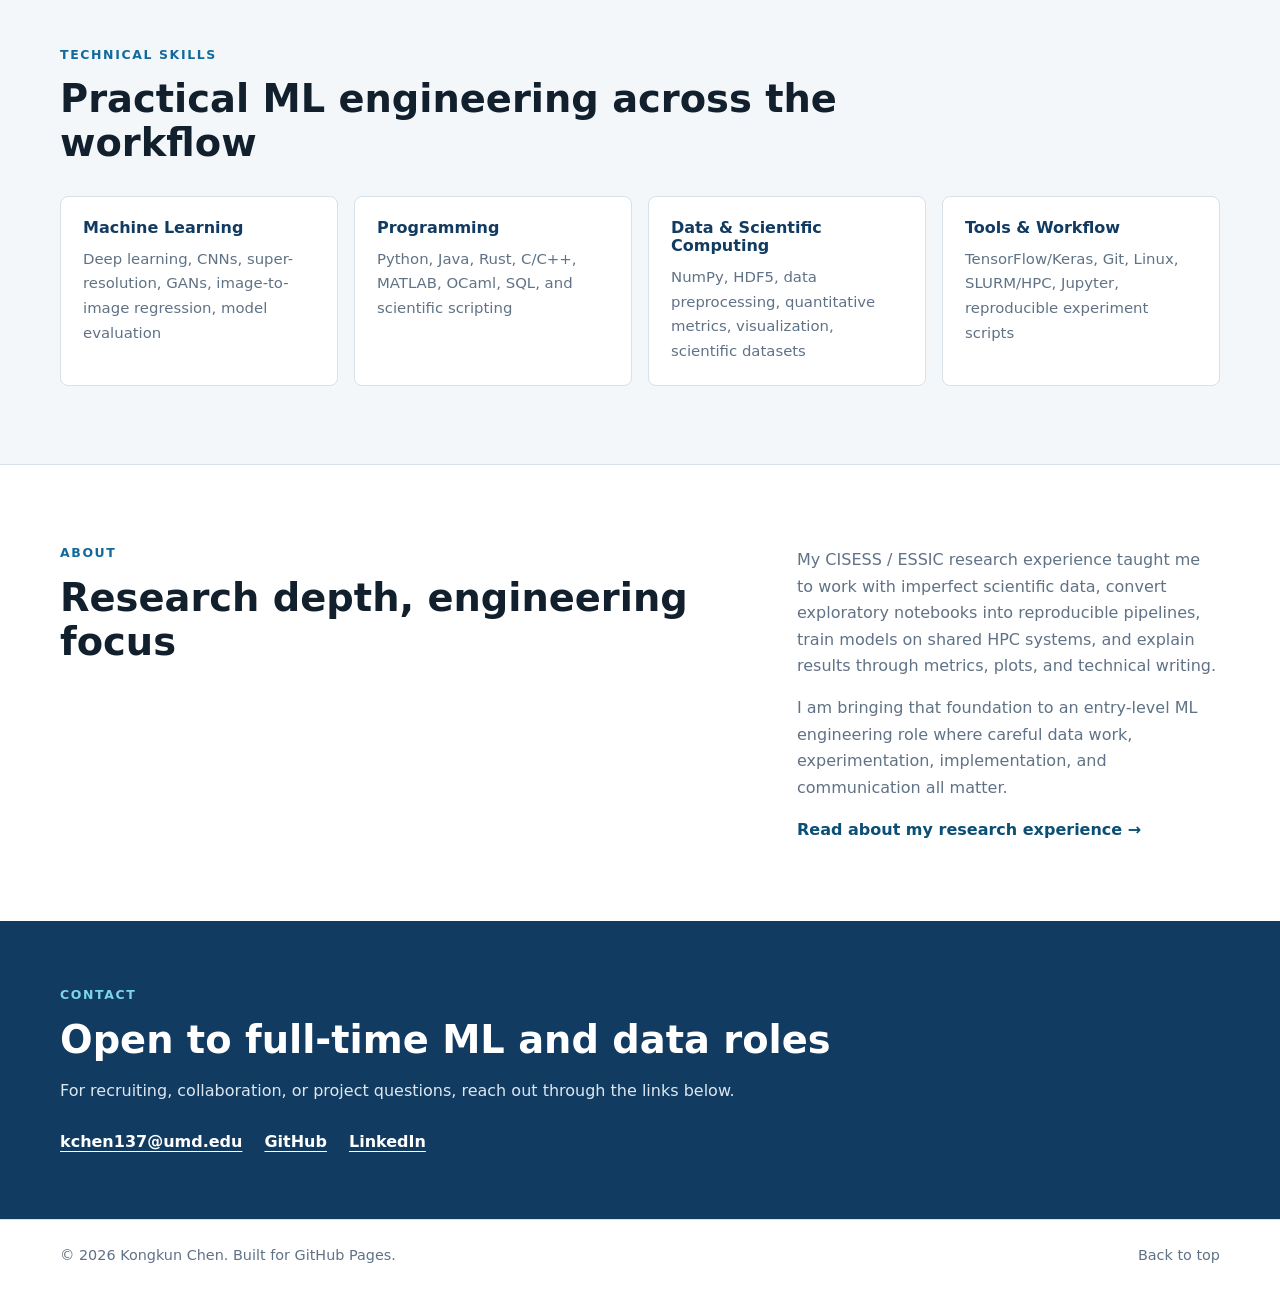
==== commit 002eeef7: "Replace MW-SR overview image with project examples" ====
--- a/index.html
+++ b/index.html
@@ -57,7 +57,7 @@
 
       <div class="feature-layout">
         <figure class="feature-media">
-          <img src="assets/images/mw-sr/hurricane-case-overview.png" alt="Comparison of low-resolution input, bilinear interpolation, super-resolved output, ground truth, learned residual, and error map for a microwave brightness temperature scene" />
+          <img src="assets/images/mw-sr/paired-hurricane-example.png" alt="Paired hurricane example comparing low-resolution input, bilinear interpolation, MW-SR-GAN prediction, and high-resolution truth" />
           <figcaption>Model inspection view for a representative brightness temperature scene.</figcaption>
         </figure>
         <div class="feature-copy">
--- a/assets/css/styles.css
+++ b/assets/css/styles.css
@@ -138,7 +138,7 @@
   background-color: #0d2539;
   background-image:
     linear-gradient(90deg, rgba(8, 26, 41, 0.96) 0%, rgba(8, 26, 41, 0.87) 46%, rgba(8, 26, 41, 0.38) 100%),
-    url("../images/mw-sr/hurricane-case-overview.png");
+    url("../images/mw-sr/paired-hurricane-example.png");
   background-position: center;
   background-size: cover;
 }
@@ -879,6 +879,25 @@
   display: grid;
   grid-template-columns: repeat(2, minmax(0, 1fr));
   gap: 18px;
+}
+
+.wide-figure {
+  grid-column: 1 / -1;
+}
+
+.figure-panel.wide-figure img {
+  background: #ffffff;
+}
+
+.operational-grid {
+  align-items: start;
+}
+
+.operational-grid .figure-panel img {
+  width: 100%;
+  max-height: 680px;
+  object-fit: contain;
+  background: #ffffff;
 }
 
 .notice {
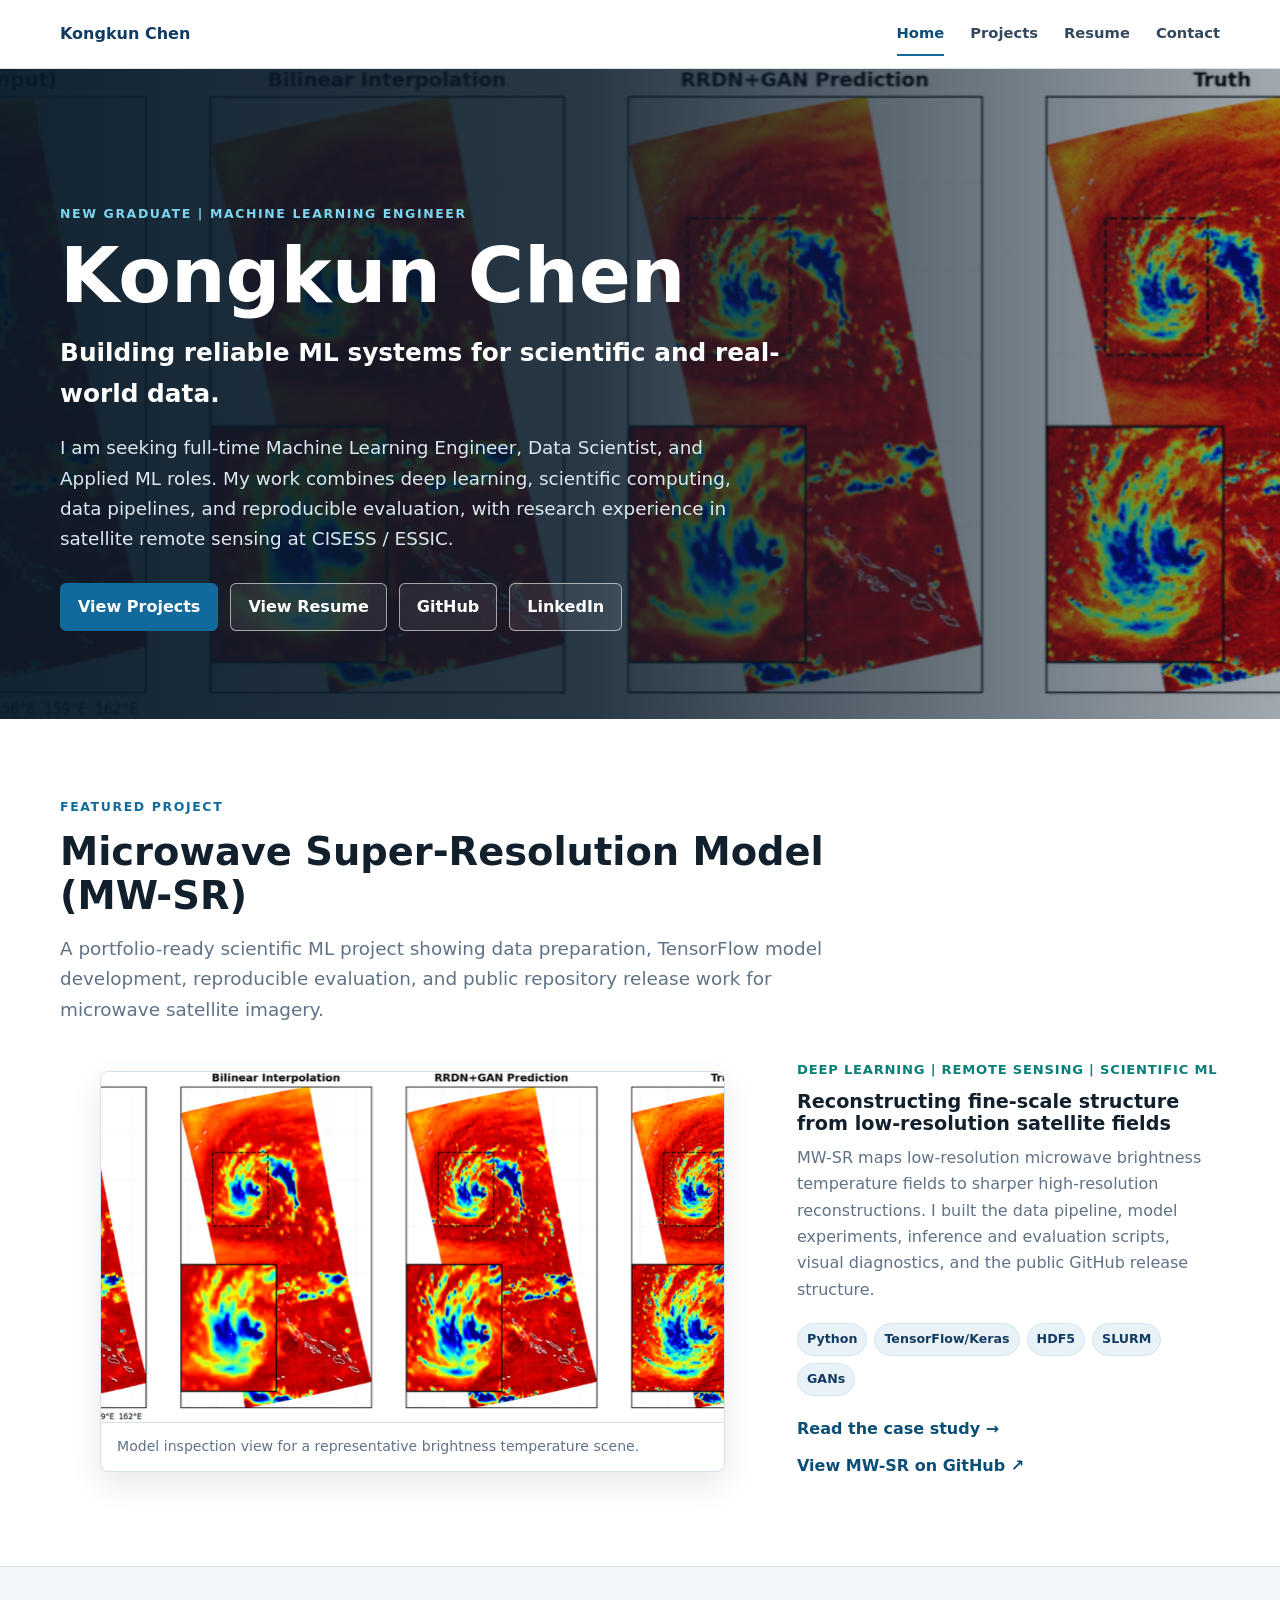
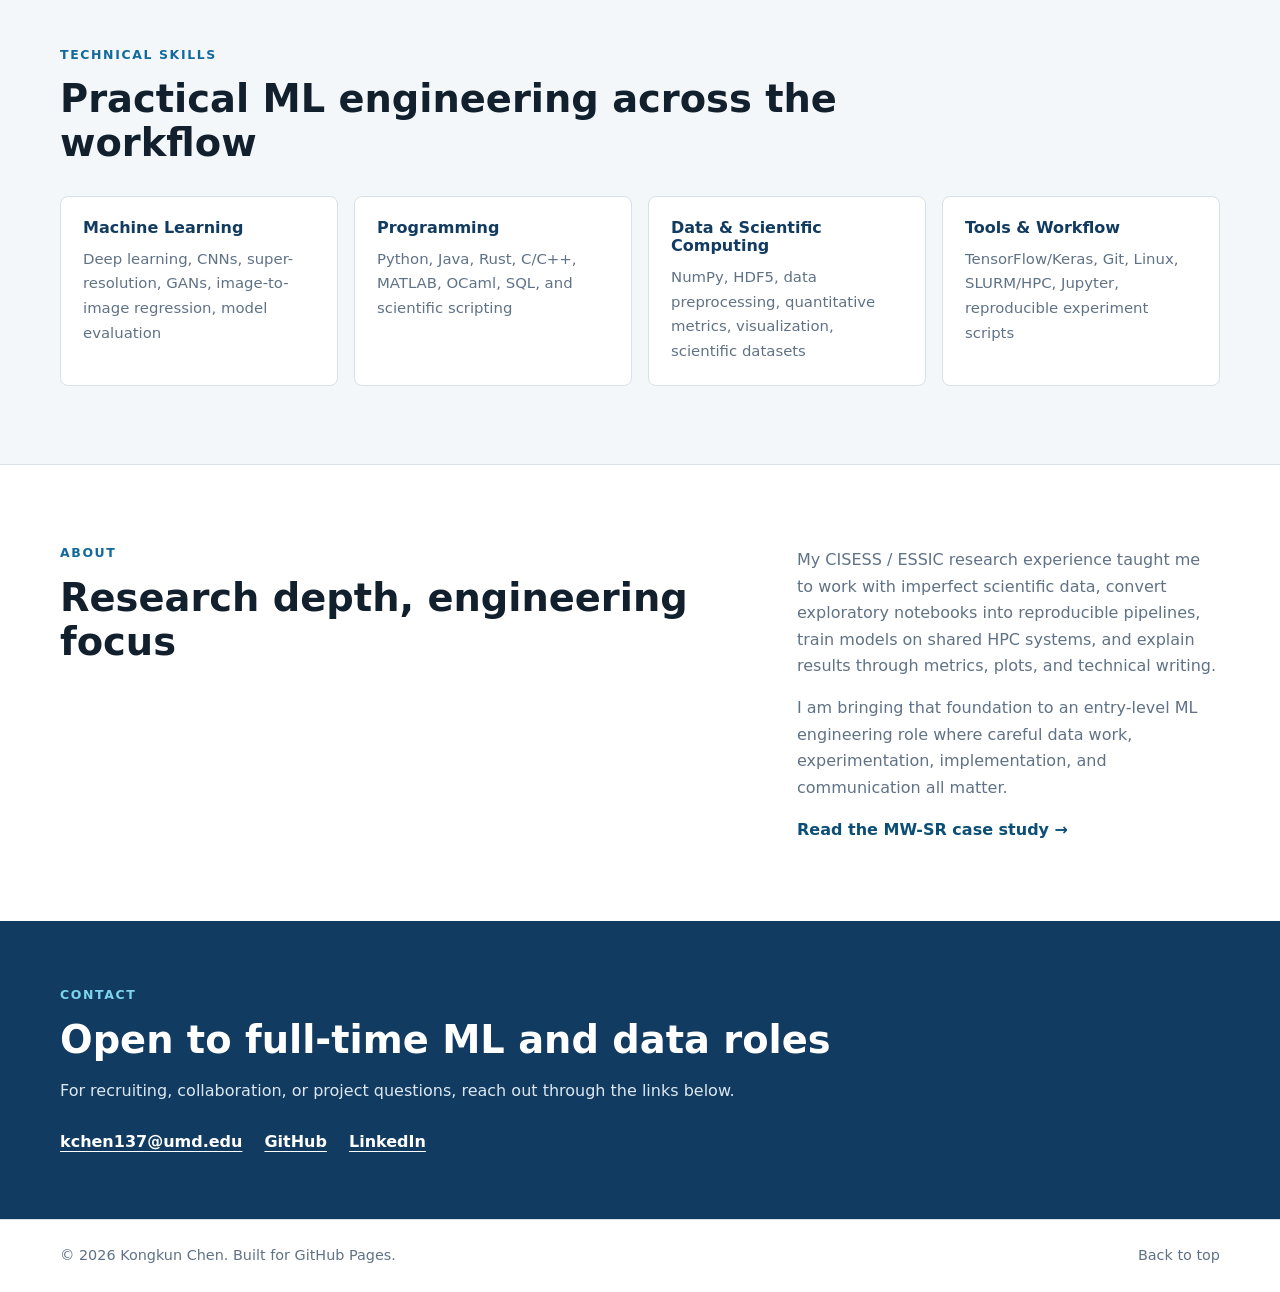
==== commit 23cecf80: "Remove research section from site" ====
--- a/index.html
+++ b/index.html
@@ -16,7 +16,6 @@
       <ul class="nav-links">
         <li><a href="index.html" aria-current="page">Home</a></li>
         <li><a href="projects.html">Projects</a></li>
-        <li><a href="research.html">Research</a></li>
         <li><a href="resume.html">Resume</a></li>
         <li><a href="#contact">Contact</a></li>
       </ul>
@@ -122,7 +121,7 @@
             I am bringing that foundation to an entry-level ML engineering role where careful data
             work, experimentation, implementation, and communication all matter.
           </p>
-          <a class="text-link" href="research.html">Read about my research experience &rarr;</a>
+          <a class="text-link" href="projects/mw-sr.html">Read the MW-SR case study &rarr;</a>
         </div>
       </div>
     </section>
